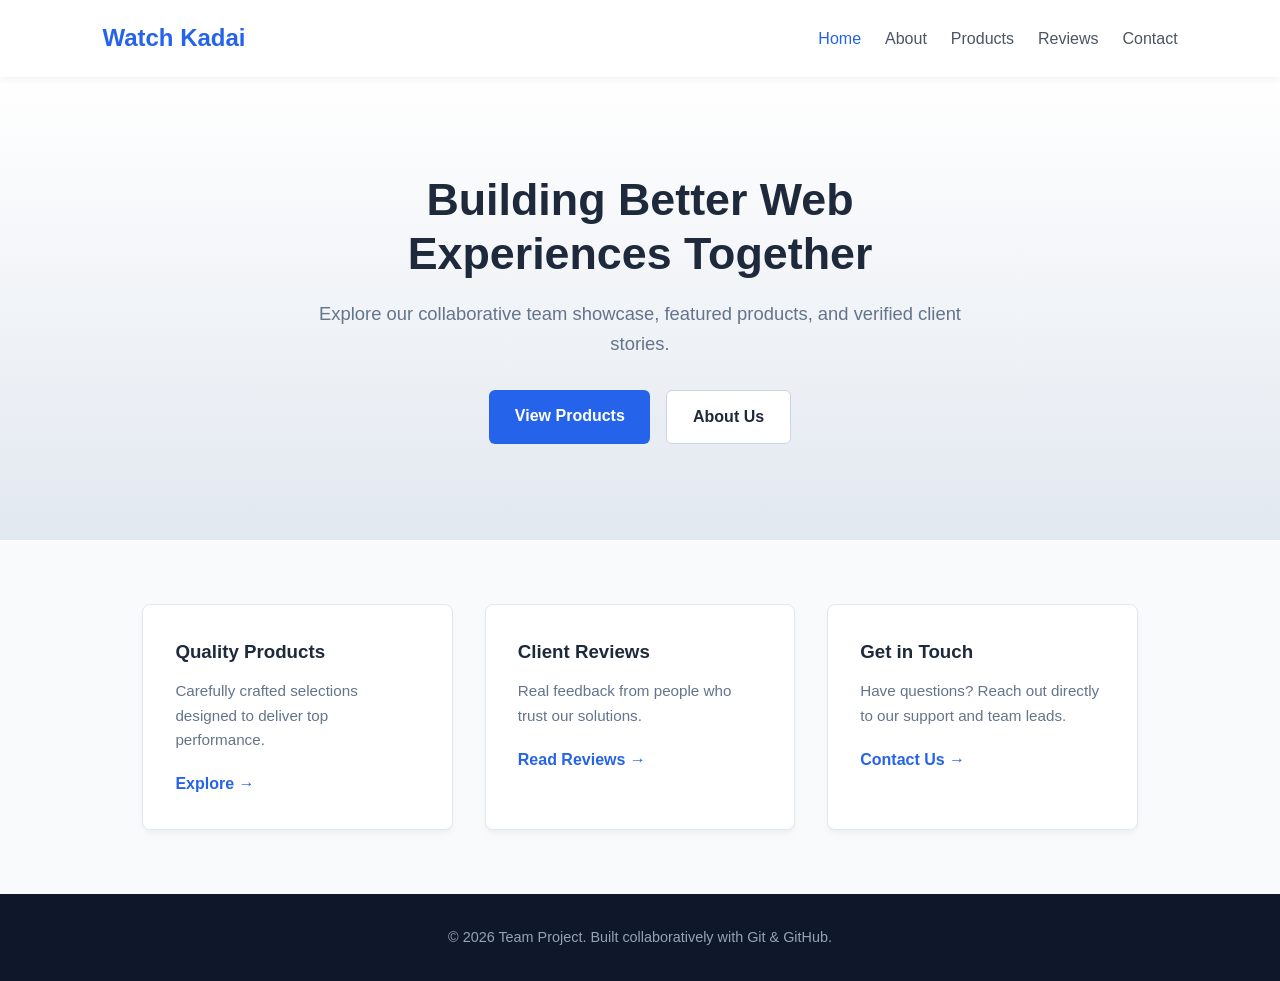
==== index.html @ fc42c4f4 "Save my local home and product changes" ====
<!DOCTYPE html>
<html lang="en">
<head>
  <meta charset="UTF-8">
  <meta name="viewport" content="width=device-width, initial-scale=1.0">
  <title>Home | Watch Kadai </title>
  <link rel="stylesheet" href="home.css">
</head>
<body>

  <!-- Shared Navbar across all pages -->
  <header class="navbar">
    <div class="logo">Watch Kadai</div>
    <nav>
      <ul class="nav-links">
        <li><a href="index.html" class="active">Home</a></li>
        <li><a href="about.html">About</a></li>
        <li><a href="products.html">Products</a></li>
        <li><a href="reviews.html">Reviews</a></li>
        <li><a href="contact.html">Contact</a></li>
      </ul>
    </nav>
  </header>

  <!-- Hero Section -->
  <main>
    <section class="hero">
      <div class="hero-content">
        <h1>Building Better Web Experiences Together</h1>
        <p>Explore our collaborative team showcase, featured products, and verified client stories.</p>
        <div class="hero-buttons">
          <a href="products.html" class="btn primary-btn">View Products</a>
          <a href="about.html" class="btn secondary-btn">About Us</a>
        </div>
      </div>
    </section>

    <!-- Quick Highlights Section -->
    <section class="features">
      <div class="feature-card">
        <h3>Quality Products</h3>
        <p>Carefully crafted selections designed to deliver top performance.</p>
        <a href="products.html" class="card-link">Explore →</a>
      </div>
      <div class="feature-card">
        <h3>Client Reviews</h3>
        <p>Real feedback from people who trust our solutions.</p>
        <a href="reviews.html" class="card-link">Read Reviews →</a>
      </div>
      <div class="feature-card">
        <h3>Get in Touch</h3>
        <p>Have questions? Reach out directly to our support and team leads.</p>
        <a href="contact.html" class="card-link">Contact Us →</a>
      </div>
    </section>
  </main>

  <!-- Shared Footer -->
  <footer>
    <p>&copy; 2026 Team Project. Built collaboratively with Git & GitHub.</p>
  </footer>

</body>
</html>
---- home.css ----
* {
  margin: 0;
  padding: 0;
  box-sizing: border-box;
}

body {
  font-family: -apple-system, BlinkMacSystemFont, "Segoe UI", Roboto, sans-serif;
  line-height: 1.6;
  color: #333;
  background-color: #f8fafc;
}

/* Header & Nav */
.navbar {
  display: flex;
  justify-content: space-between;
  align-items: center;
  padding: 1.2rem 8%;
  background: #ffffff;
  box-shadow: 0 2px 8px rgba(0, 0, 0, 0.06);
  position: sticky;
  top: 0;
  z-index: 100;
}

.logo {
  font-size: 1.5rem;
  font-weight: 700;
  color: #2563eb;
}

.nav-links {
  list-style: none;
  display: flex;
  gap: 1.5rem;
}

.nav-links a {
  text-decoration: none;
  color: #4b5563;
  font-weight: 500;
  transition: color 0.2s;
}

.nav-links a:hover,
.nav-links a.active {
  color: #2563eb;
}

/* Hero Section */
.hero {
  padding: 6rem 8%;
  text-align: center;
  background: linear-gradient(180deg, #ffffff 0%, #e2e8f0 100%);
}

.hero-content {
  max-width: 700px;
  margin: 0 auto;
}

.hero h1 {
  font-size: 2.8rem;
  line-height: 1.2;
  color: #1e293b;
  margin-bottom: 1.2rem;
}

.hero p {
  font-size: 1.15rem;
  color: #64748b;
  margin-bottom: 2rem;
}

.hero-buttons {
  display: flex;
  justify-content: center;
  gap: 1rem;
}

.btn {
  padding: 0.8rem 1.6rem;
  border-radius: 6px;
  font-weight: 600;
  text-decoration: none;
  transition: all 0.2s ease;
}

.primary-btn {
  background-color: #2563eb;
  color: #ffffff;
}

.primary-btn:hover {
  background-color: #1d4ed8;
}

.secondary-btn {
  background-color: #ffffff;
  color: #1e293b;
  border: 1px solid #cbd5e1;
}

.secondary-btn:hover {
  background-color: #f1f5f9;
}

/* Features Cards */
.features {
  display: grid;
  grid-template-columns: repeat(auto-fit, minmax(240px, 1fr));
  gap: 2rem;
  padding: 4rem 8%;
  max-width: 1200px;
  margin: 0 auto;
}

.feature-card {
  background: #ffffff;
  padding: 2rem;
  border-radius: 8px;
  border: 1px solid #e2e8f0;
  box-shadow: 0 4px 6px -1px rgba(0, 0, 0, 0.05);
}

.feature-card h3 {
  margin-bottom: 0.8rem;
  color: #1e293b;
}

.feature-card p {
  color: #64748b;
  margin-bottom: 1.2rem;
  font-size: 0.95rem;
}

.card-link {
  text-decoration: none;
  color: #2563eb;
  font-weight: 600;
}

/* Footer */
footer {
  text-align: center;
  padding: 2rem;
  background: #0f172a;
  color: #94a3b8;
  font-size: 0.9rem;
}
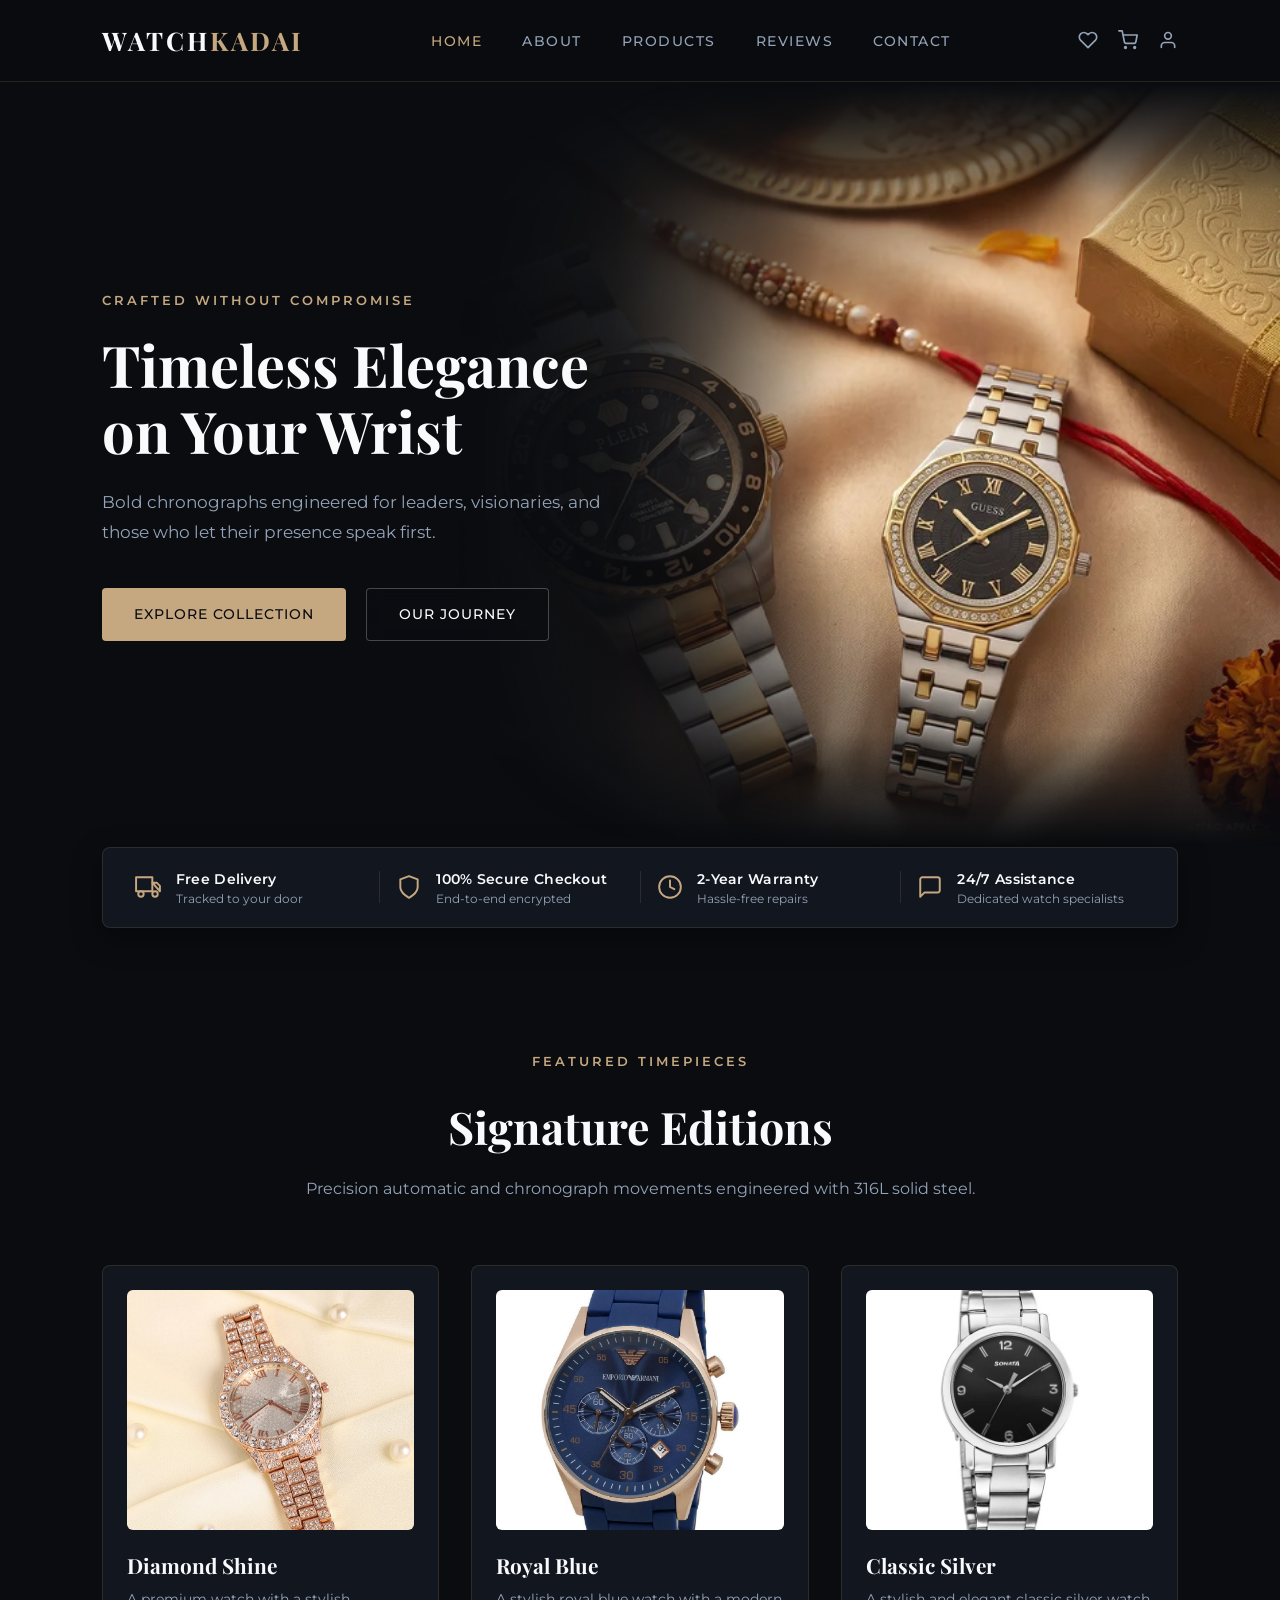
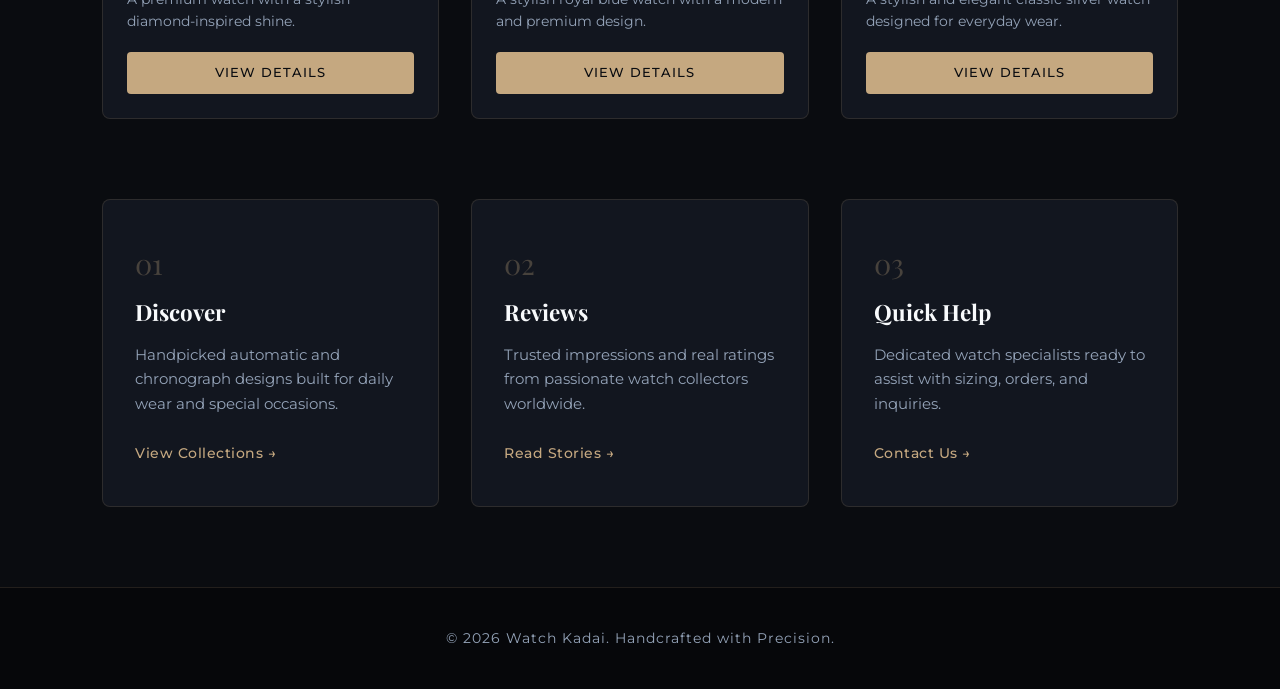
==== commit 76b03146: "complete homepage layout and shared navbar styling" ====
--- a/index.html
+++ b/index.html
@@ -3,15 +3,22 @@
 <head>
   <meta charset="UTF-8">
   <meta name="viewport" content="width=device-width, initial-scale=1.0">
-  <title>Home | Watch Kadai </title>
+  <title>Watch Kadai | Timeless Elegance</title>
+  
+  <link rel="stylesheet" href="navbar.css">
+  
   <link rel="stylesheet" href="home.css">
+  
+  <link rel="preconnect" href="https://fonts.googleapis.com">
+  <link rel="preconnect" href="https://fonts.gstatic.com" crossorigin>
+  <link href="https://fonts.googleapis.com/css2?family=Montserrat:wght@300;400;500;600&family=Playfair+Display:ital,wght@0,600;0,700;1,400&display=swap" rel="stylesheet">
 </head>
 <body>
 
-  <!-- Shared Navbar across all pages -->
   <header class="navbar">
-    <div class="logo">Watch Kadai</div>
-    <nav>
+    <a href="index.html" class="logo">WATCH<span>KADAI</span></a>
+    
+    <nav class="nav-center">
       <ul class="nav-links">
         <li><a href="index.html" class="active">Home</a></li>
         <li><a href="about.html">About</a></li>
@@ -20,44 +27,160 @@
         <li><a href="contact.html">Contact</a></li>
       </ul>
     </nav>
+
+    <div class="nav-right">
+      <a href="wishlist.html" class="nav-icon" aria-label="Wishlist">
+        <svg width="20" height="20" viewBox="0 0 24 24" fill="none" stroke="currentColor" stroke-width="2" stroke-linecap="round" stroke-linejoin="round">
+          <path d="M20.84 4.61a5.5 5.5 0 0 0-7.78 0L12 5.67l-1.06-1.06a5.5 5.5 0 0 0-7.78 7.78l1.06 1.06L12 21.23l7.78-7.78 1.06-1.06a5.5 5.5 0 0 0 0-7.78z"></path>
+        </svg>
+      </a>
+      <a href="cart.html" class="nav-icon" aria-label="Shopping Cart">
+        <svg width="20" height="20" viewBox="0 0 24 24" fill="none" stroke="currentColor" stroke-width="2" stroke-linecap="round" stroke-linejoin="round">
+          <circle cx="9" cy="21" r="1"></circle>
+          <circle cx="20" cy="21" r="1"></circle>
+          <path d="M1 1h4l2.68 13.39a2 2 0 0 0 2 1.61h9.72a2 2 0 0 0 2-1.61L23 6H6"></path>
+        </svg>
+      </a>
+      <a href="profile.html" class="nav-icon" aria-label="Account Profile">
+        <svg width="20" height="20" viewBox="0 0 24 24" fill="none" stroke="currentColor" stroke-width="2" stroke-linecap="round" stroke-linejoin="round">
+          <path d="M20 21v-2a4 4 0 0 0-4-4H8a4 4 0 0 0-4 4v2"></path>
+          <circle cx="12" cy="7" r="4"></circle>
+        </svg>
+      </a>
+    </div>
   </header>
 
-  <!-- Hero Section -->
   <main>
     <section class="hero">
       <div class="hero-content">
-        <h1>Building Better Web Experiences Together</h1>
-        <p>Explore our collaborative team showcase, featured products, and verified client stories.</p>
+        <span class="tagline">CRAFTED WITHOUT COMPROMISE</span>
+        <h1>Timeless Elegance on Your Wrist</h1>
+        <p>Bold chronographs engineered for leaders, visionaries, and those who let their presence speak first.</p>
         <div class="hero-buttons">
-          <a href="products.html" class="btn primary-btn">View Products</a>
-          <a href="about.html" class="btn secondary-btn">About Us</a>
+          <a href="products.html" class="btn primary-btn">Explore Collection</a>
+          <a href="about.html" class="btn secondary-btn">Our Journey</a>
+        </div>
+      </div>
+
+      <div class="hero-visual">
+        <div class="glow-effect"></div>
+        <img src="mainimage.webp" alt="Luxury Watch Showcase" class="watch-img">
+      </div>
+    </section>
+
+    <div class="trust-bar-wrapper">
+      <div class="trust-bar">
+        <div class="trust-item">
+          <svg class="trust-icon" viewBox="0 0 24 24" fill="none" stroke="currentColor" stroke-width="1.8" stroke-linecap="round" stroke-linejoin="round">
+            <rect x="1" y="3" width="15" height="13"></rect>
+            <polygon points="16 8 20 8 23 11 23 16 16 8"></polygon>
+            <circle cx="5.5" cy="18.5" r="2.5"></circle>
+            <circle cx="18.5" cy="18.5" r="2.5"></circle>
+          </svg>
+          <div class="trust-text">
+            <h4>Free Delivery</h4>
+            <p>Tracked to your door</p>
+          </div>
+        </div>
+
+        <div class="trust-divider"></div>
+
+        <div class="trust-item">
+          <svg class="trust-icon" viewBox="0 0 24 24" fill="none" stroke="currentColor" stroke-width="1.8" stroke-linecap="round" stroke-linejoin="round">
+            <path d="M12 22s8-4 8-10V5l-8-3-8 3v7c0 6 8 10 8 10z"></path>
+          </svg>
+          <div class="trust-text">
+            <h4>100% Secure Checkout</h4>
+            <p>End-to-end encrypted</p>
+          </div>
+        </div>
+
+        <div class="trust-divider"></div>
+
+        <div class="trust-item">
+          <svg class="trust-icon" viewBox="0 0 24 24" fill="none" stroke="currentColor" stroke-width="1.8" stroke-linecap="round" stroke-linejoin="round">
+            <circle cx="12" cy="12" r="10"></circle>
+            <polyline points="12 6 12 12 16 14"></polyline>
+          </svg>
+          <div class="trust-text">
+            <h4>2-Year Warranty</h4>
+            <p>Hassle-free repairs</p>
+          </div>
+        </div>
+
+        <div class="trust-divider"></div>
+
+        <div class="trust-item">
+          <svg class="trust-icon" viewBox="0 0 24 24" fill="none" stroke="currentColor" stroke-width="1.8" stroke-linecap="round" stroke-linejoin="round">
+            <path d="M21 15a2 2 0 0 1-2 2H7l-4 4V5a2 2 0 0 1 2-2h14a2 2 0 0 1 2 2z"></path>
+          </svg>
+          <div class="trust-text">
+            <h4>24/7 Assistance</h4>
+            <p>Dedicated watch specialists</p>
+          </div>
+        </div>
+      </div>
+    </div>
+
+    <section class="products-header">
+      <span class="tagline">FEATURED TIMEPIECES</span>
+      <h2>Signature Editions</h2>
+      <p>Precision automatic and chronograph movements engineered with 316L solid steel.</p>
+    </section>
+
+    <section class="product-grid">
+      <div class="product-card">
+        <img src="diamond-shine.jpg" alt="Luxury Diamond Metal">
+        <h3>Diamond Shine</h3>
+        <p class="product-desc">A premium watch with a stylish diamond-inspired shine.</p>
+        <div class="card-actions">
+          <a href="products.html" class="btn primary-btn">View Details</a>
+        </div>
+      </div>
+
+      <div class="product-card">
+        <img src="royal-blue.jpg" alt="Classic Blue Metal">
+        <h3>Royal Blue</h3>
+        <p class="product-desc">A stylish royal blue watch with a modern and premium design.</p>
+        <div class="card-actions">
+          <a href="products.html" class="btn primary-btn">View Details</a>
+        </div>
+      </div>
+
+      <div class="product-card">
+        <img src="classic-silver.jpg" alt="Classic Silver Metal">
+        <h3>Classic Silver</h3>
+        <p class="product-desc">A stylish and elegant classic silver watch designed for everyday wear.</p>
+        <div class="card-actions">
+          <a href="products.html" class="btn primary-btn">View Details</a>
         </div>
       </div>
     </section>
 
-    <!-- Quick Highlights Section -->
     <section class="features">
       <div class="feature-card">
-        <h3>Quality Products</h3>
-        <p>Carefully crafted selections designed to deliver top performance.</p>
-        <a href="products.html" class="card-link">Explore →</a>
+        <span class="card-num">01</span>
+        <h3>Discover</h3>
+        <p>Handpicked automatic and chronograph designs built for daily wear and special occasions.</p>
+        <a href="products.html" class="card-link">View Collections →</a>
       </div>
       <div class="feature-card">
-        <h3>Client Reviews</h3>
-        <p>Real feedback from people who trust our solutions.</p>
-        <a href="reviews.html" class="card-link">Read Reviews →</a>
+        <span class="card-num">02</span>
+        <h3>Reviews</h3>
+        <p>Trusted impressions and real ratings from passionate watch collectors worldwide.</p>
+        <a href="review.html" class="card-link">Read Stories →</a>
       </div>
       <div class="feature-card">
-        <h3>Get in Touch</h3>
-        <p>Have questions? Reach out directly to our support and team leads.</p>
+        <span class="card-num">03</span>
+        <h3>Quick Help</h3>
+        <p>Dedicated watch specialists ready to assist with sizing, orders, and inquiries.</p>
         <a href="contact.html" class="card-link">Contact Us →</a>
       </div>
     </section>
   </main>
 
-  <!-- Shared Footer -->
   <footer>
-    <p>&copy; 2026 Team Project. Built collaboratively with Git & GitHub.</p>
+    <p>&copy; 2026 Watch Kadai. Handcrafted with Precision.</p>
   </footer>
 
 </body>
--- a/navbar.css
+++ b/navbar.css
@@ -0,0 +1,98 @@
+:root {
+  --bg-dark: #0a0c10;
+  --accent-gold: #c5a880;
+  --accent-gold-hover: #dfc299;
+  --text-main: #f8fafc;
+  --text-muted: #94a3b8;
+  --border-glow: rgba(197, 168, 128, 0.15);
+}
+
+/* ==========================================================================
+   Navigation Bar (Shared Component)
+   ========================================================================== */
+.navbar {
+  display: grid;
+  grid-template-columns: auto 1fr auto;
+  align-items: center;
+  padding: 1.25rem 8%;
+  background: rgba(10, 12, 16, 0.85);
+  backdrop-filter: blur(12px);
+  border-bottom: 1px solid var(--border-glow);
+  position: sticky;
+  top: 0;
+  z-index: 100;
+  width: 100%;
+}
+
+.logo {
+  font-family: 'Playfair Display', serif;
+  font-size: 1.6rem;
+  letter-spacing: 3px;
+  font-weight: 700;
+  color: var(--text-main);
+  text-decoration: none;
+  white-space: nowrap;
+}
+
+.logo span {
+  color: var(--accent-gold);
+}
+
+.nav-center {
+  display: flex;
+  justify-content: center;
+}
+
+.nav-links {
+  list-style: none;
+  display: flex;
+  gap: 2.5rem;
+  margin: 0;
+  padding: 0;
+}
+
+.nav-links a {
+  text-decoration: none;
+  color: var(--text-muted);
+  font-size: 0.9rem;
+  font-weight: 500;
+  letter-spacing: 1.5px;
+  text-transform: uppercase;
+  transition: color 0.3s ease;
+}
+
+.nav-links a:hover,
+.nav-links a.active {
+  color: var(--accent-gold);
+}
+
+.nav-right {
+  display: flex;
+  align-items: center;
+  justify-content: flex-end;
+  gap: 1.25rem;
+}
+
+.nav-icon {
+  text-decoration: none;
+  color: var(--text-muted);
+  display: flex;
+  align-items: center;
+  transition: transform 0.2s ease, color 0.2s ease;
+}
+
+.nav-icon:hover {
+  color: var(--accent-gold);
+  transform: translateY(-2px);
+}
+
+/* Navbar Responsive Rule */
+@media (max-width: 900px) {
+  .navbar {
+    display: flex;
+    justify-content: space-between;
+  }
+  .nav-center {
+    display: none;
+  }
+}
--- a/home.css
+++ b/home.css
@@ -1,3 +1,13 @@
+:root {
+  --bg-dark: #0a0c10;
+  --card-bg: #12161f;
+  --accent-gold: #c5a880;
+  --accent-gold-hover: #dfc299;
+  --text-main: #f8fafc;
+  --text-muted: #94a3b8;
+  --border-glow: rgba(197, 168, 128, 0.15);
+}
+
 * {
   margin: 0;
   padding: 0;
@@ -5,147 +15,384 @@
 }
 
 body {
-  font-family: -apple-system, BlinkMacSystemFont, "Segoe UI", Roboto, sans-serif;
+  font-family: 'Montserrat', sans-serif;
   line-height: 1.6;
-  color: #333;
-  background-color: #f8fafc;
-}
-
-/* Header & Nav */
-.navbar {
-  display: flex;
+  color: var(--text-main);
+  background-color: var(--bg-dark);
+  overflow-x: hidden;
+}
+
+/* ==========================================================================
+   Hero Section
+   ========================================================================== */
+.hero {
+  position: relative;
+  display: flex;
+  align-items: center;
+  justify-content: flex-start;
+  padding: 0 8%;
+  min-height: 85vh;
+  overflow: hidden;
+  background-color: var(--bg-dark);
+}
+
+.hero-content {
+  position: relative;
+  z-index: 10;
+  max-width: 540px;
+}
+
+.tagline {
+  font-size: 0.82rem;
+  text-transform: uppercase;
+  letter-spacing: 3px;
+  color: var(--accent-gold);
+  font-weight: 600;
+  display: inline-block;
+  margin-bottom: 1.2rem;
+}
+
+.hero h1 {
+  font-family: 'Playfair Display', serif;
+  font-size: 3.6rem;
+  line-height: 1.15;
+  color: var(--text-main);
+  margin-bottom: 1.5rem;
+}
+
+.hero p {
+  font-size: 1.05rem;
+  color: var(--text-muted);
+  margin-bottom: 2.5rem;
+  line-height: 1.8;
+}
+
+.hero-buttons {
+  display: flex;
+  gap: 1.2rem;
+}
+
+.btn {
+  padding: 0.9rem 2rem;
+  border-radius: 4px;
+  font-weight: 500;
+  font-size: 0.9rem;
+  letter-spacing: 1px;
+  text-decoration: none;
+  text-transform: uppercase;
+  transition: all 0.3s ease;
+  display: inline-flex;
+  align-items: center;
+  justify-content: center;
+  text-align: center;
+}
+
+.primary-btn {
+  background-color: var(--accent-gold);
+  color: #0a0c10;
+  border: none;
+}
+
+.primary-btn:hover {
+  background-color: var(--accent-gold-hover);
+  transform: translateY(-2px);
+  box-shadow: 0 10px 20px rgba(197, 168, 128, 0.2);
+}
+
+.secondary-btn {
+  background-color: rgba(10, 12, 16, 0.5);
+  backdrop-filter: blur(8px);
+  color: var(--text-main);
+  border: 1px solid rgba(248, 250, 252, 0.25);
+}
+
+.secondary-btn:hover {
+  border-color: var(--accent-gold);
+  color: var(--accent-gold);
+}
+
+.hero-visual {
+  position: absolute;
+  top: 0;
+  right: 0;
+  width: 65%;
+  height: 100%;
+  z-index: 1;
+  pointer-events: none;
+  overflow: hidden;
+}
+
+.watch-img {
+  width: 100%;
+  height: 100%;
+  object-fit: cover;
+  object-position: right center;
+  display: block;
+  -webkit-mask-image: 
+    radial-gradient(ellipse 85% 75% at 75% 50%, black 35%, rgba(0, 0, 0, 0.5) 60%, transparent 100%),
+    linear-gradient(to right, transparent 0%, rgba(0, 0, 0, 0.2) 20%, black 45%, black 100%),
+    linear-gradient(to bottom, transparent 0%, black 15%, black 85%, transparent 100%);
+  -webkit-mask-composite: source-in;
+  mask-image: 
+    radial-gradient(ellipse 85% 75% at 75% 50%, black 35%, rgba(0, 0, 0, 0.5) 60%, transparent 100%),
+    linear-gradient(to right, transparent 0%, rgba(0, 0, 0, 0.2) 20%, black 45%, black 100%),
+    linear-gradient(to bottom, transparent 0%, black 15%, black 85%, transparent 100%);
+  mask-composite: intersect;
+}
+
+.glow-effect {
+  position: absolute;
+  right: 18%;
+  top: 50%;
+  transform: translateY(-50%);
+  width: 480px;
+  height: 480px;
+  background: radial-gradient(circle, rgba(197, 168, 128, 0.14) 0%, transparent 70%);
+  filter: blur(80px);
+  z-index: 0;
+  pointer-events: none;
+}
+
+/* ==========================================================================
+   Trust Bar
+   ========================================================================== */
+.trust-bar-wrapper {
+  padding: 0 8%;
+  max-width: 1300px;
+  margin: 0 auto 3.5rem auto;
+  position: relative;
+  z-index: 5;
+}
+
+.trust-bar {
+  background: var(--card-bg);
+  border: 1px solid var(--border-glow);
+  border-radius: 8px;
+  padding: 1.25rem 2rem;
+  display: flex;
+  align-items: center;
   justify-content: space-between;
+  gap: 1rem;
+  box-shadow: 0 10px 30px rgba(0, 0, 0, 0.4);
+}
+
+.trust-item {
+  display: flex;
   align-items: center;
-  padding: 1.2rem 8%;
-  background: #ffffff;
-  box-shadow: 0 2px 8px rgba(0, 0, 0, 0.06);
-  position: sticky;
-  top: 0;
-  z-index: 100;
-}
-
-.logo {
-  font-size: 1.5rem;
-  font-weight: 700;
-  color: #2563eb;
-}
-
-.nav-links {
-  list-style: none;
-  display: flex;
-  gap: 1.5rem;
-}
-
-.nav-links a {
-  text-decoration: none;
-  color: #4b5563;
-  font-weight: 500;
-  transition: color 0.2s;
-}
-
-.nav-links a:hover,
-.nav-links a.active {
-  color: #2563eb;
-}
-
-/* Hero Section */
-.hero {
-  padding: 6rem 8%;
+  gap: 0.9rem;
+  flex: 1;
+}
+
+.trust-icon {
+  width: 26px;
+  height: 26px;
+  stroke: var(--accent-gold);
+  flex-shrink: 0;
+}
+
+.trust-text h4 {
+  font-size: 0.88rem;
+  font-weight: 600;
+  color: var(--text-main);
+  letter-spacing: 0.3px;
+  margin-bottom: 2px;
+  white-space: nowrap;
+}
+
+.trust-text p {
+  font-size: 0.75rem;
+  color: var(--text-muted);
+  margin: 0;
+  line-height: 1.2;
+}
+
+.trust-divider {
+  width: 1px;
+  height: 32px;
+  background-color: var(--border-glow);
+}
+
+/* ==========================================================================
+   Spotlight Section
+   ========================================================================== */
+.products-header {
   text-align: center;
-  background: linear-gradient(180deg, #ffffff 0%, #e2e8f0 100%);
-}
-
-.hero-content {
-  max-width: 700px;
+  padding: 4rem 8% 2rem 8%;
+}
+
+.products-header h2 {
+  font-family: 'Playfair Display', serif;
+  font-size: 2.8rem;
+  margin-bottom: 0.8rem;
+}
+
+.products-header p {
+  color: var(--text-muted);
+  font-size: 1rem;
+}
+
+.product-grid {
+  display: grid;
+  grid-template-columns: repeat(auto-fit, minmax(280px, 1fr));
+  gap: 2rem;
+  padding: 2rem 8% 5rem 8%;
+  max-width: 1300px;
   margin: 0 auto;
 }
 
-.hero h1 {
-  font-size: 2.8rem;
-  line-height: 1.2;
-  color: #1e293b;
+.product-card {
+  background: var(--card-bg);
+  border: 1px solid var(--border-glow);
+  border-radius: 8px;
+  padding: 1.5rem;
+  display: flex;
+  flex-direction: column;
+  transition: transform 0.3s ease, border-color 0.3s ease;
+}
+
+.product-card:hover {
+  transform: translateY(-5px);
+  border-color: var(--accent-gold);
+}
+
+.product-card img {
+  width: 100%;
+  height: 240px;
+  object-fit: cover;
+  border-radius: 6px;
   margin-bottom: 1.2rem;
 }
 
-.hero p {
-  font-size: 1.15rem;
-  color: #64748b;
-  margin-bottom: 2rem;
-}
-
-.hero-buttons {
-  display: flex;
-  justify-content: center;
-  gap: 1rem;
-}
-
-.btn {
-  padding: 0.8rem 1.6rem;
-  border-radius: 6px;
-  font-weight: 600;
-  text-decoration: none;
-  transition: all 0.2s ease;
-}
-
-.primary-btn {
-  background-color: #2563eb;
-  color: #ffffff;
-}
-
-.primary-btn:hover {
-  background-color: #1d4ed8;
-}
-
-.secondary-btn {
-  background-color: #ffffff;
-  color: #1e293b;
-  border: 1px solid #cbd5e1;
-}
-
-.secondary-btn:hover {
-  background-color: #f1f5f9;
-}
-
-/* Features Cards */
+.product-card h3 {
+  font-family: 'Playfair Display', serif;
+  font-size: 1.3rem;
+  margin-bottom: 0.4rem;
+}
+
+.product-desc {
+  color: var(--text-muted);
+  font-size: 0.85rem;
+  margin-bottom: 1.2rem;
+}
+
+.card-actions {
+  margin-top: auto;
+  display: flex;
+}
+
+.card-actions .btn {
+  width: 100%;
+  padding: 0.7rem;
+  font-size: 0.8rem;
+}
+
+/* ==========================================================================
+   Features Cards & Footer
+   ========================================================================== */
 .features {
   display: grid;
-  grid-template-columns: repeat(auto-fit, minmax(240px, 1fr));
+  grid-template-columns: repeat(3, 1fr);
   gap: 2rem;
-  padding: 4rem 8%;
-  max-width: 1200px;
+  padding: 0 8% 5rem 8%;
+  max-width: 1300px;
   margin: 0 auto;
 }
 
 .feature-card {
-  background: #ffffff;
-  padding: 2rem;
+  background: var(--card-bg);
+  padding: 2.5rem 2rem;
   border-radius: 8px;
-  border: 1px solid #e2e8f0;
-  box-shadow: 0 4px 6px -1px rgba(0, 0, 0, 0.05);
+  border: 1px solid var(--border-glow);
+  transition: transform 0.3s ease, border-color 0.3s ease;
+}
+
+.feature-card:hover {
+  transform: translateY(-5px);
+  border-color: var(--accent-gold);
+}
+
+.card-num {
+  font-family: 'Playfair Display', serif;
+  font-size: 1.8rem;
+  color: rgba(197, 168, 128, 0.3);
+  margin-bottom: 0.5rem;
+  display: block;
 }
 
 .feature-card h3 {
+  font-family: 'Playfair Display', serif;
+  font-size: 1.4rem;
   margin-bottom: 0.8rem;
-  color: #1e293b;
+  color: var(--text-main);
 }
 
 .feature-card p {
-  color: #64748b;
-  margin-bottom: 1.2rem;
+  color: var(--text-muted);
+  margin-bottom: 1.5rem;
   font-size: 0.95rem;
 }
 
 .card-link {
   text-decoration: none;
-  color: #2563eb;
-  font-weight: 600;
-}
-
-/* Footer */
+  color: var(--accent-gold);
+  font-weight: 500;
+  font-size: 0.9rem;
+  letter-spacing: 0.5px;
+}
+
 footer {
   text-align: center;
-  padding: 2rem;
-  background: #0f172a;
-  color: #94a3b8;
-  font-size: 0.9rem;
+  padding: 2.5rem;
+  background: #06070a;
+  color: var(--text-muted);
+  font-size: 0.85rem;
+  letter-spacing: 1px;
+  border-top: 1px solid var(--border-glow);
+}
+
+/* ==========================================================================
+   Responsive Breakpoints
+   ========================================================================== */
+@media (max-width: 1024px) {
+  .trust-bar {
+    display: grid;
+    grid-template-columns: repeat(2, 1fr);
+    gap: 1.5rem;
+    padding: 1.5rem;
+  }
+  .trust-divider {
+    display: none;
+  }
+  .features {
+    grid-template-columns: 1fr;
+  }
+}
+
+@media (max-width: 900px) {
+  .hero {
+    flex-direction: column;
+    text-align: center;
+    padding: 4rem 8% 2rem 8%;
+    min-height: auto;
+  }
+  .hero-visual {
+    position: relative;
+    width: 100%;
+    height: 380px;
+    margin-top: 2rem;
+  }
+  .watch-img {
+    -webkit-mask-image: linear-gradient(to bottom, transparent 0%, black 20%, black 80%, transparent 100%);
+    mask-image: linear-gradient(to bottom, transparent 0%, black 20%, black 80%, transparent 100%);
+  }
+  .hero-buttons {
+    justify-content: center;
+  }
+}
+
+@media (max-width: 600px) {
+  .trust-bar {
+    grid-template-columns: 1fr;
+    gap: 1.2rem;
+  }
 }
